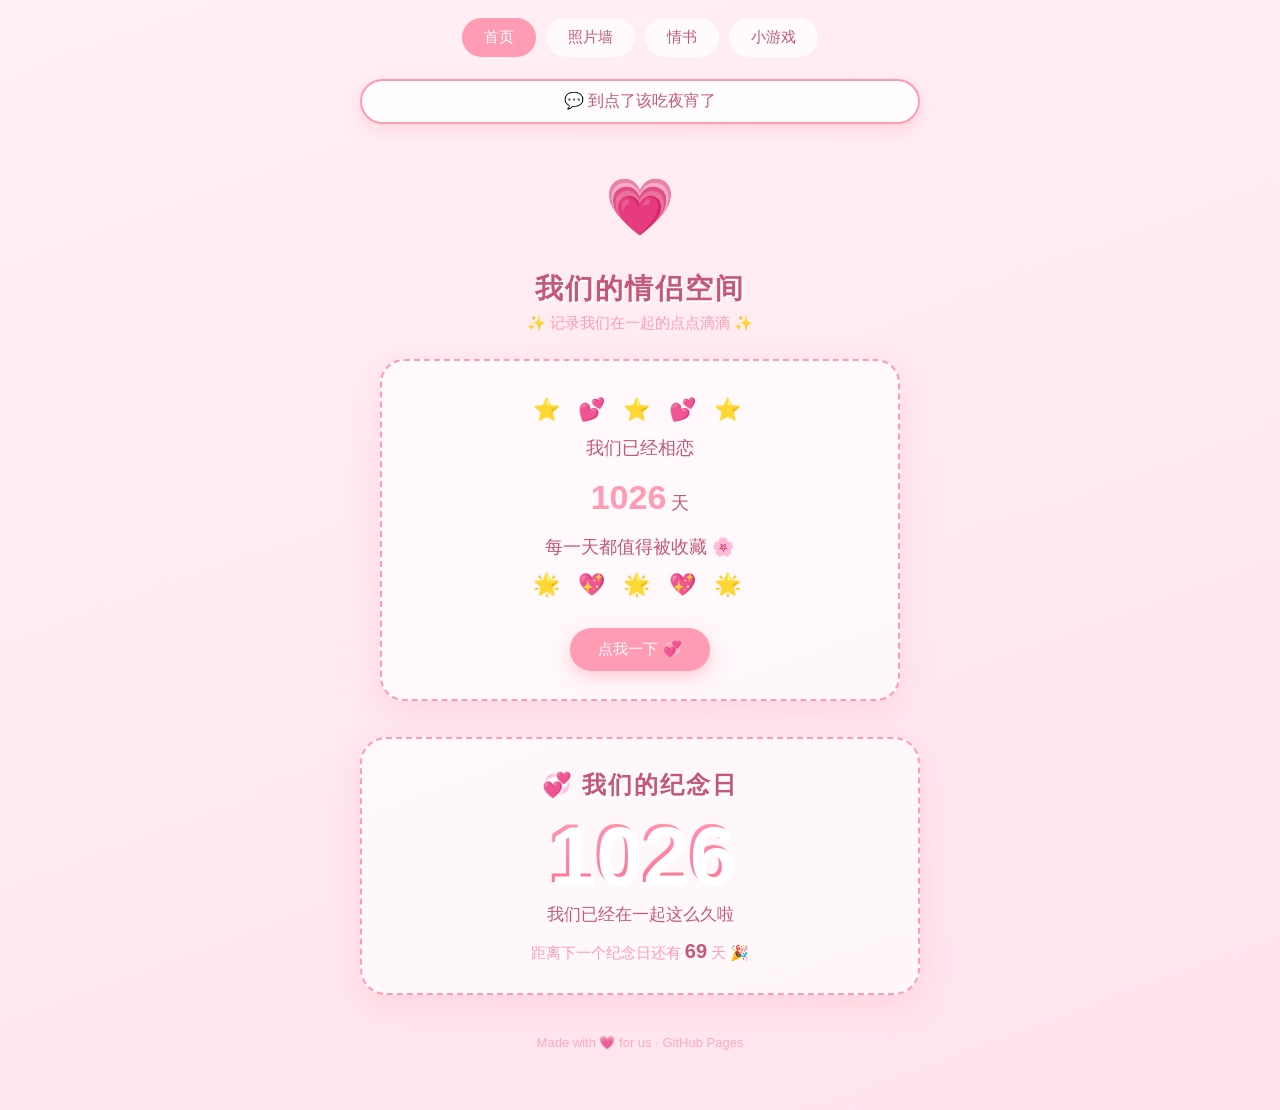
==== index.html @ 789adec5 "feat: 欢迎语盒子(按时段切换)" ====
<!DOCTYPE html>
<html lang="zh-CN">
<head>
<meta charset="UTF-8">
<meta name="viewport" content="width=device-width, initial-scale=1.0">
<title>我们的情侣空间</title>
<link rel="stylesheet" href="css/common.css">
</head>
<body>

<div id="decoLayer"></div>

<nav class="navbar">
  <a class="active" href="index.html">首页</a>
  <a href="photos.html">照片墙</a>
  <a href="letters.html">情书</a>
  <a href="game.html">小游戏</a>
</nav>
  <div class="greeting-box" id="greetingBox"></div>

<div class="page" style="text-align:center; padding-top:50px;">
  <div style="font-size:56px; animation:beat 1.2s ease-in-out infinite;">💗</div>
  <h1 class="section-title">我们的情侣空间</h1>
  <p class="section-sub">✨ 记录我们在一起的点点滴滴 ✨</p>

  <div style="background:rgba(255,255,255,.7); border:2px dashed var(--pink-deep); border-radius:24px; padding:28px 24px; max-width:520px; margin:0 auto; box-shadow:0 10px 30px rgba(255,155,179,.25);">
    <div style="font-size:22px; letter-spacing:6px; margin:8px 0;">⭐ 💕 ⭐ 💕 ⭐</div>
    <div style="font-size:18px; line-height:1.9;">
      我们已经相恋
      <div><span style="font-size:34px; font-weight:bold; color:var(--pink-deep);" id="days">0</span> 天</div>
      每一天都值得被收藏 🌸
    </div>
    <div style="font-size:22px; letter-spacing:6px; margin:8px 0;">🌟 💖 🌟 💖 🌟</div>
    <a class="btn" href="#" onclick="sayLove();return false;">点我一下 💞</a>
  </div>

  <!-- 纪念日倒计时模块 -->
  <section class="milestone">
    <h2 class="section-title" style="font-size:24px; margin-top:0;">💞 我们的纪念日</h2>
    <div class="days-big" id="daysBig">0</div>
    <div class="days-label">我们已经在一起这么久啦</div>
    <div class="countdown">距离下一个纪念日还有 <b id="nextDays">0</b> 天 🎉</div>
  </section>

  <p class="footer">Made with 💗 for us · GitHub Pages</p>
</div>

<script src="js/deco.js"></script>
<script src="js/greeting.js"></script>
<script>
  // 在一起纪念日（改成你们的真实日期即可）
  const startDay = new Date("2024-02-14");

  function daysBetween(a, b) {
    return Math.floor((b - a) / 86400000);
  }
  function nextAnniversary(from) {
    const m = startDay.getMonth(), d = startDay.getDate();
    let y = from.getFullYear();
    let cand = new Date(y, m, d);
    if (cand <= from) cand = new Date(y + 1, m, d);
    return cand;
  }
  function updateMilestone() {
    const now = new Date();
    document.getElementById("days").textContent = Math.max(daysBetween(startDay, now), 0);
    document.getElementById("daysBig").textContent = Math.max(daysBetween(startDay, now), 0);
    document.getElementById("nextDays").textContent = Math.max(daysBetween(now, nextAnniversary(now)), 0);
  }
  updateMilestone();
  setInterval(updateMilestone, 60000);

  function sayLove() {
    const words = ["我爱你 💕", "你最可爱啦 🌷", "今天也要开心哦 ☀️", "么么哒 😘", "我们一直在一起 💞"];
    const tip = document.createElement("div");
    tip.textContent = words[Math.floor(Math.random() * words.length)];
    // 在整个页面范围内随机位置出现
    const x = 8 + Math.random() * 76;
    const y = 12 + Math.random() * 70;
    tip.style.cssText =
      "position:fixed;left:" + x + "vw;top:" + y + "vh;transform:translate(-50%,-50%) scale(1);" +
      "font-size:28px;color:#ff7aa0;font-weight:bold;z-index:99;animation:pop .8s ease;pointer-events:none;";
    document.body.appendChild(tip);
    setTimeout(() => tip.remove(), 900);
  }
</script>
</body>
</html>
---- css/common.css ----
/* ===== 公共基础样式（情侣空间） ===== */
:root {
  --pink-soft: #ffe3ec;
  --pink-bg: #fff0f5;
  --pink-deep: #ff9bb3;
  --pink-text: #c4587a;
  --pink-muted: #7a4a5c;
  --star: #ffd86b;
}

* { margin: 0; padding: 0; box-sizing: border-box; }

body {
  min-height: 100vh;
  font-family: "PingFang SC", "Microsoft YaHei", "Segoe UI", sans-serif;
  background: linear-gradient(160deg, var(--pink-bg) 0%, var(--pink-soft) 100%);
  color: var(--pink-text);
  overflow-x: hidden;
  position: relative;
}

/* 漂浮装饰层 */
#decoLayer { position: fixed; inset: 0; z-index: 0; pointer-events: none; overflow: hidden; }
.deco {
  position: absolute;
  top: -10%;
  font-size: 24px;
  opacity: 0.8;
  animation: float linear infinite;
  user-select: none;
}
@keyframes float {
  0%   { transform: translateY(0) rotate(0deg); }
  100% { transform: translateY(120vh) rotate(360deg); }
}

/* 页面容器 */
.page {
  position: relative;
  z-index: 1;
  max-width: 960px;
  margin: 0 auto;
  padding: 20px 24px 60px;
}

/* 顶部导航 */
.navbar {
  position: relative;
  z-index: 2;
  display: flex;
  gap: 10px;
  justify-content: center;
  flex-wrap: wrap;
  padding: 18px 16px 6px;
}
.navbar a {
  text-decoration: none;
  color: var(--pink-text);
  background: rgba(255, 255, 255, 0.7);
  padding: 8px 20px;
  border-radius: 999px;
  font-size: 15px;
  border: 2px solid transparent;
  transition: all 0.2s ease;
}
.navbar a:hover { border-color: var(--pink-deep); transform: translateY(-2px); }
.navbar a.active { background: var(--pink-deep); color: #fff; }

/* 页脚 */
.footer {
  text-align: center;
  margin-top: 40px;
  font-size: 13px;
  color: var(--pink-deep);
  opacity: 0.8;
}

/* 通用按钮 */
.btn {
  display: inline-block;
  margin-top: 22px;
  padding: 12px 28px;
  background: var(--pink-deep);
  color: #fff;
  border: none;
  border-radius: 999px;
  font-size: 15px;
  cursor: pointer;
  text-decoration: none;
  box-shadow: 0 6px 16px rgba(255, 155, 179, 0.5);
  transition: transform 0.2s ease;
}
.btn:hover { transform: translateY(-3px); }

/* 区块标题 */
.section-title {
  text-align: center;
  font-size: 28px;
  margin: 30px 0 6px;
  letter-spacing: 2px;
  text-shadow: 2px 2px 0 #fff;
}
.section-sub {
  text-align: center;
  font-size: 15px;
  color: var(--pink-deep);
  margin-bottom: 26px;
}

@keyframes pop {
  0%   { transform: translate(-50%, -50%) scale(0.4); opacity: 0; }
  40%  { transform: translate(-50%, -50%) scale(1.1); opacity: 1; }
  100% { transform: translate(-50%, -50%) scale(1); opacity: 1; }
}

@keyframes beat {
  0%, 100% { transform: scale(1); }
  50%      { transform: scale(1.15); }
}

/* 纪念日模块 */
.milestone {
  text-align: center;
  margin: 36px auto 0;
  max-width: 560px;
  background: rgba(255, 255, 255, 0.7);
  border: 2px dashed var(--pink-deep);
  border-radius: 26px;
  padding: 30px 20px;
  box-shadow: 0 10px 30px rgba(255, 155, 179, 0.25);
}
.milestone .days-big {
  font-size: 84px;
  font-weight: 800;
  line-height: 1.1;
  color: var(--pink-deep);
  text-shadow: 3px 3px 0 #fff;
  background: linear-gradient(180deg, #ff9bb3, #ff6f91);
  -webkit-background-clip: text;
  background-clip: text;
  -webkit-text-fill-color: transparent;
  animation: beat 1.6s ease-in-out infinite;
}
.milestone .days-label { font-size: 17px; color: var(--pink-text); margin-top: 4px; }
.milestone .countdown {
  margin-top: 14px;
  font-size: 15px;
  color: var(--pink-deep);
}
.milestone .countdown b { font-size: 20px; color: var(--pink-text); }

/* 通用模态框（居中 + 自适应屏幕） */
.modal-overlay {
  position: fixed;
  inset: 0;
  background: rgba(196, 88, 122, 0.4);
  backdrop-filter: blur(3px);
  display: none;
  align-items: center;
  justify-content: center;
  z-index: 100;
  padding: 20px;
}
.modal-overlay.open { display: flex; }
.modal {
  background: #fff;
  width: 90%;
  max-width: 520px;
  max-height: 82vh;
  overflow: auto;
  border-radius: 24px;
  padding: 30px 28px;
  position: relative;
  box-shadow: 0 20px 50px rgba(196, 88, 122, 0.45);
}
.modal .close {
  position: absolute;
  top: 12px;
  right: 16px;
  font-size: 26px;
  line-height: 1;
  border: none;
  background: none;
  color: var(--pink-deep);
  cursor: pointer;
}

/* 欢迎语盒子（按时间段显示不同文案；空内容时自动隐藏，避免白条） */
.greeting-box {
  max-width: 560px;
  margin: 16px auto 0;
  padding: 10px 22px;
  text-align: center;
  background: rgba(255, 255, 255, 0.85);
  border: 2px solid var(--pink-deep);
  border-radius: 999px;
  color: var(--pink-text);
  font-size: 16px;
  box-shadow: 0 6px 16px rgba(255, 155, 179, 0.3);
}
.greeting-box:empty { display: none; }
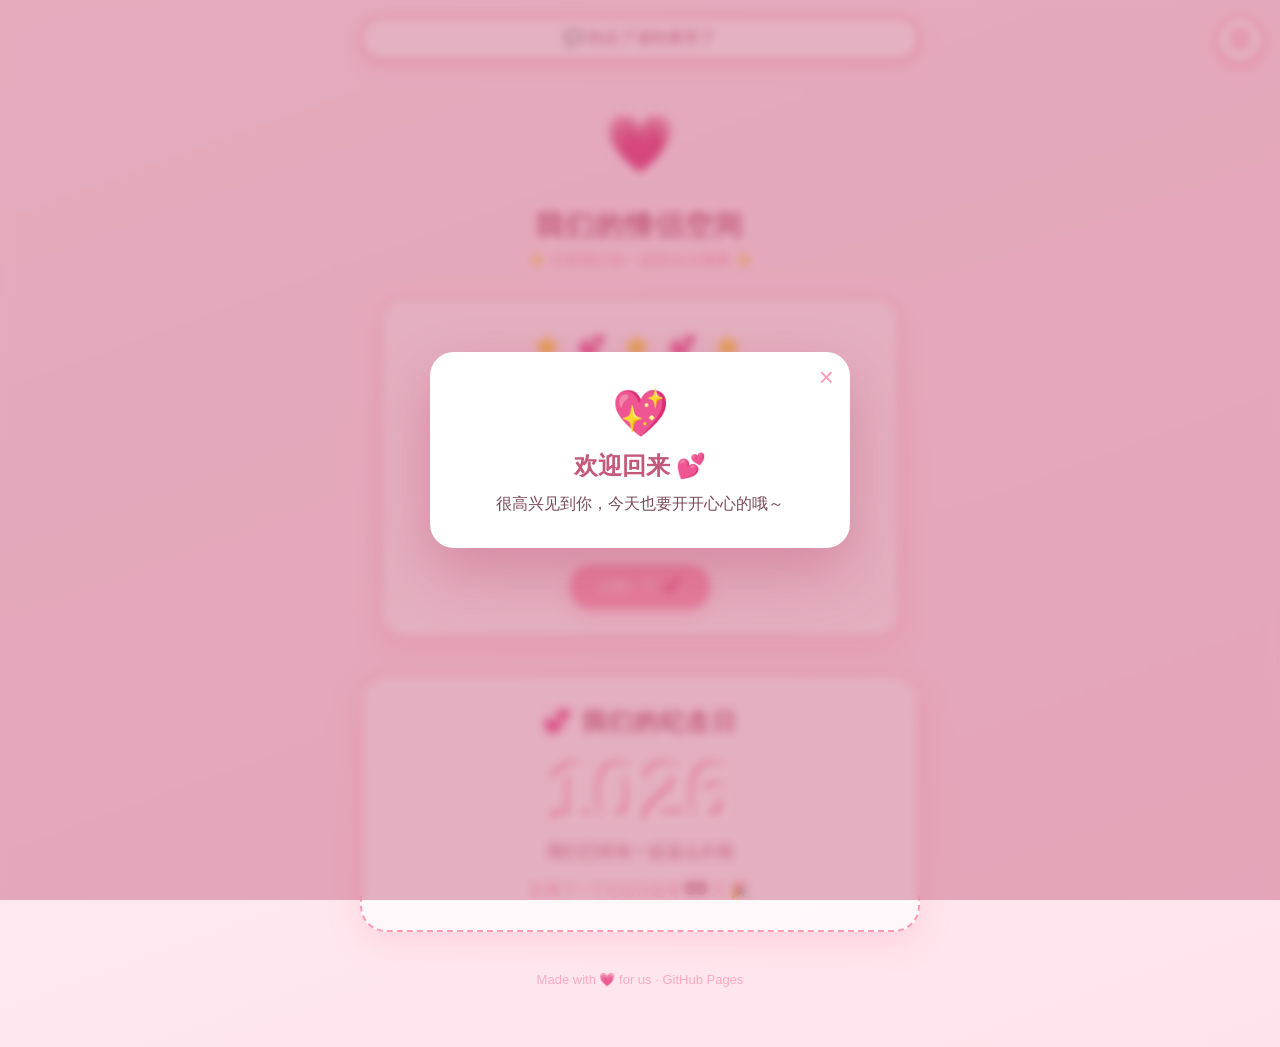
==== commit bb71232b: "feat: 右上角菜单 + 登录欢迎弹窗" ====
--- a/index.html
+++ b/index.html
@@ -10,7 +10,8 @@
 
 <div id="decoLayer"></div>
 
-<nav class="navbar">
+<button class="menu-btn" id="menuBtn" aria-label="菜单" aria-expanded="false">☰</button>
+<nav class="menu-panel" id="menuPanel" aria-label="功能菜单">
   <a class="active" href="index.html">首页</a>
   <a href="photos.html">照片墙</a>
   <a href="letters.html">情书</a>
@@ -47,6 +48,8 @@
 
 <script src="js/deco.js"></script>
 <script src="js/greeting.js"></script>
+<script src="js/menu.js"></script>
+<script src="js/welcome.js"></script>
 <script>
   // 在一起纪念日（改成你们的真实日期即可）
   const startDay = new Date("2024-02-14");
--- a/css/common.css
+++ b/css/common.css
@@ -199,3 +199,97 @@
   box-shadow: 0 6px 16px rgba(255, 155, 179, 0.3);
 }
 .greeting-box:empty { display: none; }
+
+/* 右上角菜单按钮 + 下拉面板 */
+.menu-btn {
+  position: fixed;
+  top: 16px;
+  right: 16px;
+  z-index: 50;
+  width: 48px;
+  height: 48px;
+  border-radius: 50%;
+  border: 2px solid var(--pink-deep);
+  background: #fff;
+  color: var(--pink-deep);
+  font-size: 22px;
+  line-height: 1;
+  cursor: pointer;
+  box-shadow: 0 4px 12px rgba(255, 155, 179, 0.45);
+  transition: transform 0.2s ease;
+}
+.menu-btn:hover { transform: scale(1.08); }
+.menu-panel {
+  position: fixed;
+  top: 74px;
+  right: 16px;
+  z-index: 50;
+  display: flex;
+  flex-direction: column;
+  gap: 6px;
+  background: #fff;
+  border: 2px solid var(--pink-deep);
+  border-radius: 18px;
+  padding: 10px;
+  box-shadow: 0 12px 32px rgba(196, 88, 122, 0.3);
+  transform-origin: top right;
+  transform: scale(0.9);
+  opacity: 0;
+  pointer-events: none;
+  transition: opacity 0.2s ease, transform 0.2s ease;
+}
+.menu-panel.open { opacity: 1; transform: scale(1); pointer-events: auto; }
+.menu-panel a {
+  text-decoration: none;
+  color: var(--pink-text);
+  padding: 9px 22px;
+  border-radius: 12px;
+  text-align: center;
+  font-size: 15px;
+  transition: background 0.2s ease, color 0.2s ease;
+}
+.menu-panel a:hover { background: rgba(255, 155, 179, 0.18); }
+.menu-panel a.active { background: var(--pink-deep); color: #fff; }
+
+/* 登录欢迎模态弹窗 */
+.welcome-overlay {
+  position: fixed;
+  inset: 0;
+  background: rgba(196, 88, 122, 0.45);
+  backdrop-filter: blur(4px);
+  display: flex;
+  align-items: center;
+  justify-content: center;
+  z-index: 200;
+  padding: 20px;
+  opacity: 0;
+  transition: opacity 0.4s ease;
+}
+.welcome-overlay.open { opacity: 1; }
+.welcome-card {
+  background: #fff;
+  width: 90%;
+  max-width: 420px;
+  border-radius: 24px;
+  padding: 34px 28px 30px;
+  text-align: center;
+  position: relative;
+  box-shadow: 0 24px 60px rgba(196, 88, 122, 0.45);
+  transform: translateY(18px) scale(0.96);
+  transition: transform 0.4s ease;
+}
+.welcome-overlay.open .welcome-card { transform: translateY(0) scale(1); }
+.welcome-close {
+  position: absolute;
+  top: 12px;
+  right: 16px;
+  border: none;
+  background: none;
+  font-size: 26px;
+  line-height: 1;
+  color: var(--pink-deep);
+  cursor: pointer;
+}
+.welcome-emoji { font-size: 46px; animation: beat 1.6s ease-in-out infinite; }
+.welcome-title { color: var(--pink-text); font-size: 24px; margin: 10px 0 8px; }
+.welcome-text { color: var(--pink-muted); font-size: 16px; line-height: 1.8; margin: 0; }
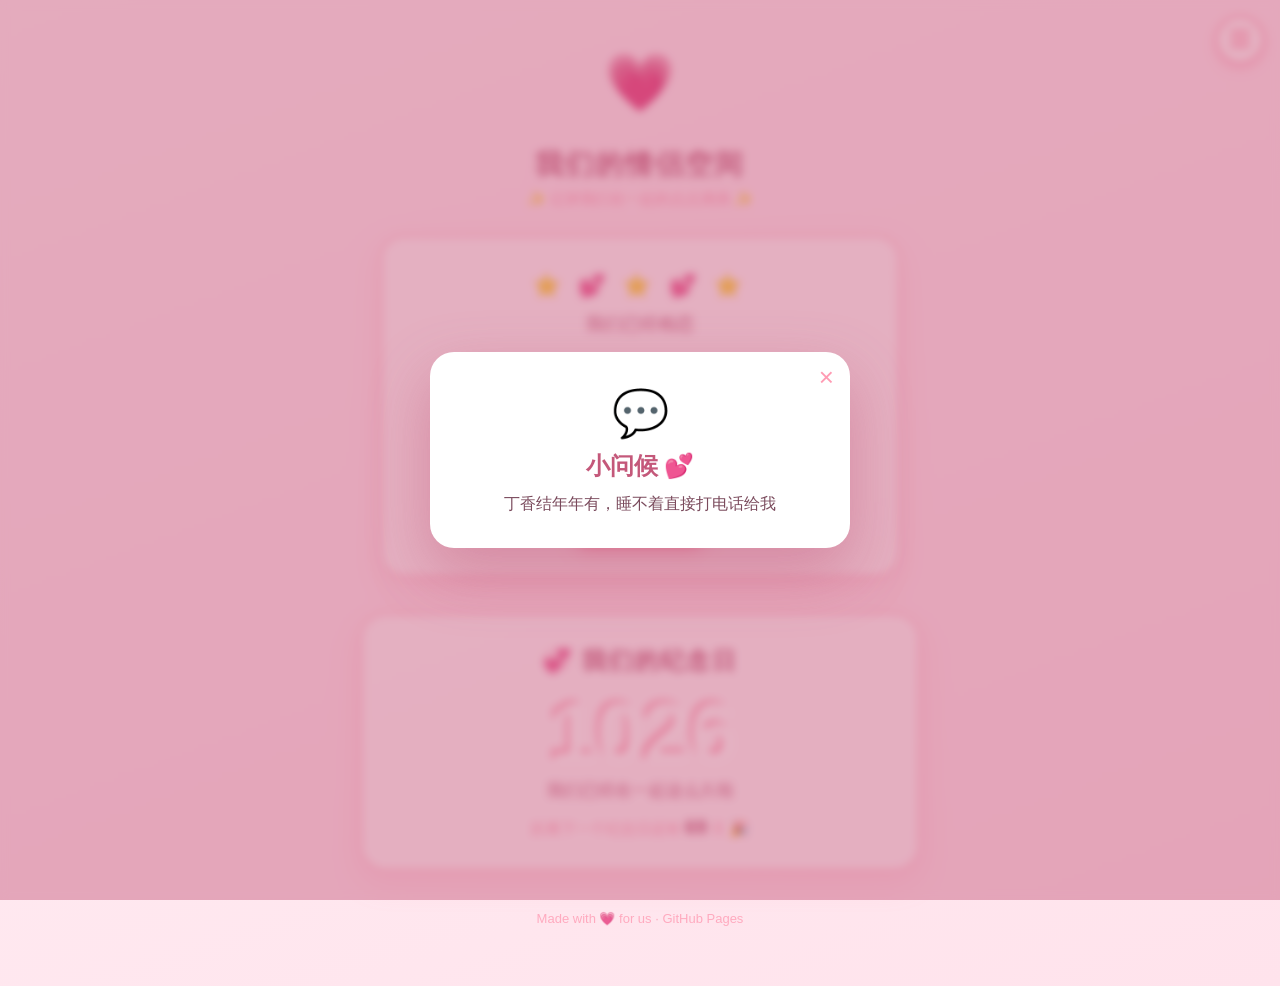
==== commit 80b3a275: "refactor: greeting 弹窗化 + 移除 welcome" ====
--- a/index.html
+++ b/index.html
@@ -17,7 +17,6 @@
   <a href="letters.html">情书</a>
   <a href="game.html">小游戏</a>
 </nav>
-  <div class="greeting-box" id="greetingBox"></div>
 
 <div class="page" style="text-align:center; padding-top:50px;">
   <div style="font-size:56px; animation:beat 1.2s ease-in-out infinite;">💗</div>
@@ -49,7 +48,6 @@
 <script src="js/deco.js"></script>
 <script src="js/greeting.js"></script>
 <script src="js/menu.js"></script>
-<script src="js/welcome.js"></script>
 <script>
   // 在一起纪念日（改成你们的真实日期即可）
   const startDay = new Date("2024-02-14");
--- a/css/common.css
+++ b/css/common.css
@@ -184,21 +184,6 @@
   color: var(--pink-deep);
   cursor: pointer;
 }
-
-/* 欢迎语盒子（按时间段显示不同文案；空内容时自动隐藏，避免白条） */
-.greeting-box {
-  max-width: 560px;
-  margin: 16px auto 0;
-  padding: 10px 22px;
-  text-align: center;
-  background: rgba(255, 255, 255, 0.85);
-  border: 2px solid var(--pink-deep);
-  border-radius: 999px;
-  color: var(--pink-text);
-  font-size: 16px;
-  box-shadow: 0 6px 16px rgba(255, 155, 179, 0.3);
-}
-.greeting-box:empty { display: none; }
 
 /* 右上角菜单按钮 + 下拉面板 */
 .menu-btn {
@@ -250,46 +235,3 @@
 }
 .menu-panel a:hover { background: rgba(255, 155, 179, 0.18); }
 .menu-panel a.active { background: var(--pink-deep); color: #fff; }
-
-/* 登录欢迎模态弹窗 */
-.welcome-overlay {
-  position: fixed;
-  inset: 0;
-  background: rgba(196, 88, 122, 0.45);
-  backdrop-filter: blur(4px);
-  display: flex;
-  align-items: center;
-  justify-content: center;
-  z-index: 200;
-  padding: 20px;
-  opacity: 0;
-  transition: opacity 0.4s ease;
-}
-.welcome-overlay.open { opacity: 1; }
-.welcome-card {
-  background: #fff;
-  width: 90%;
-  max-width: 420px;
-  border-radius: 24px;
-  padding: 34px 28px 30px;
-  text-align: center;
-  position: relative;
-  box-shadow: 0 24px 60px rgba(196, 88, 122, 0.45);
-  transform: translateY(18px) scale(0.96);
-  transition: transform 0.4s ease;
-}
-.welcome-overlay.open .welcome-card { transform: translateY(0) scale(1); }
-.welcome-close {
-  position: absolute;
-  top: 12px;
-  right: 16px;
-  border: none;
-  background: none;
-  font-size: 26px;
-  line-height: 1;
-  color: var(--pink-deep);
-  cursor: pointer;
-}
-.welcome-emoji { font-size: 46px; animation: beat 1.6s ease-in-out infinite; }
-.welcome-title { color: var(--pink-text); font-size: 24px; margin: 10px 0 8px; }
-.welcome-text { color: var(--pink-muted); font-size: 16px; line-height: 1.8; margin: 0; }
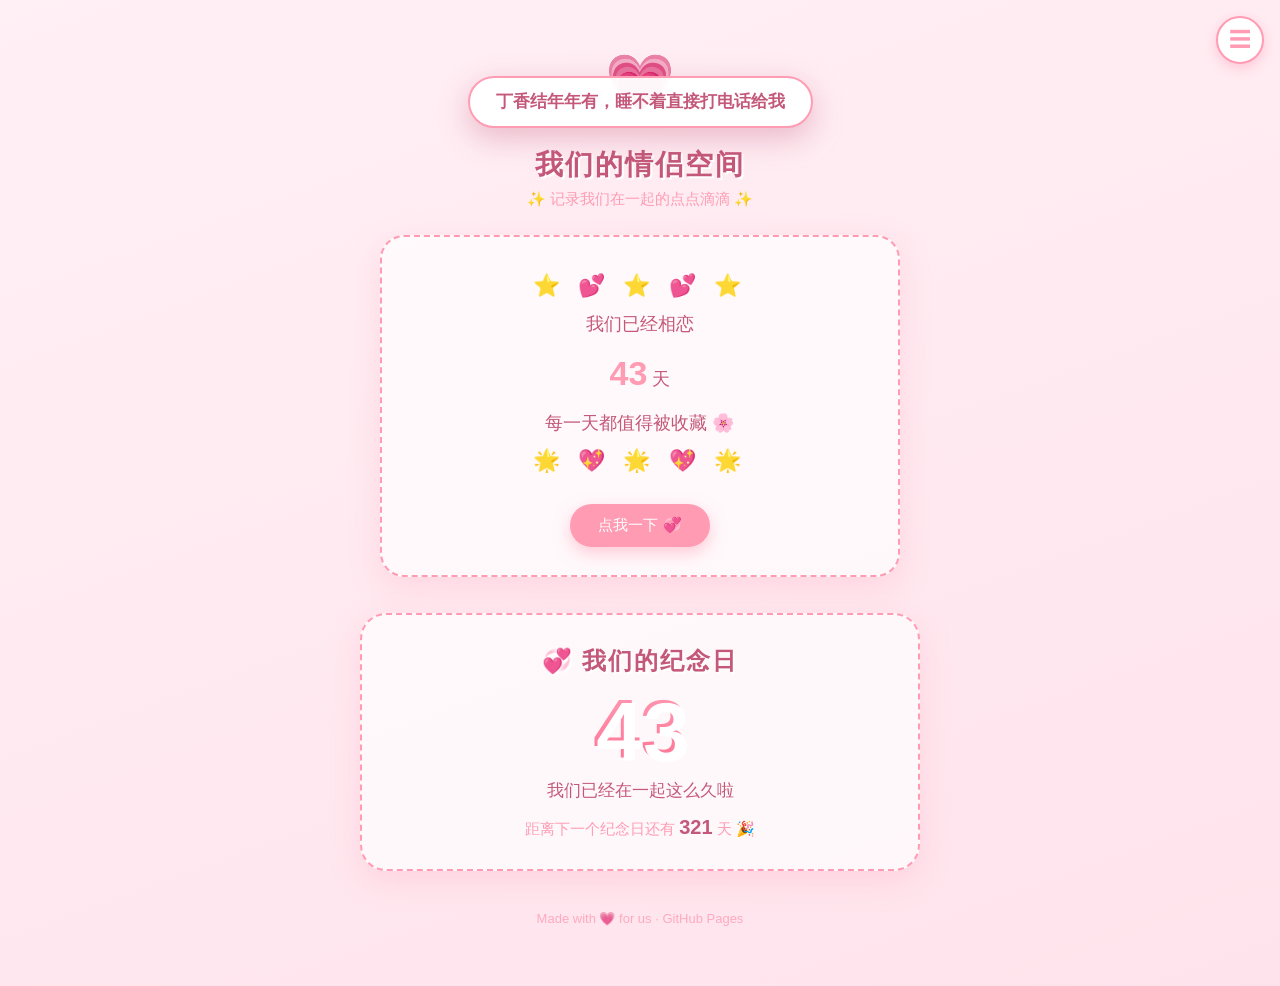
==== commit 42e8622a: "sync: 全量同步本地文件" ====
--- a/index.html
+++ b/index.html
@@ -50,7 +50,7 @@
 <script src="js/menu.js"></script>
 <script>
   // 在一起纪念日（改成你们的真实日期即可）
-  const startDay = new Date("2024-02-14");
+  const startDay = new Date("2026-10-24");
 
   function daysBetween(a, b) {
     return Math.floor((b - a) / 86400000);
@@ -72,7 +72,7 @@
   setInterval(updateMilestone, 60000);
 
   function sayLove() {
-    const words = ["我爱你 💕", "你最可爱啦 🌷", "今天也要开心哦 ☀️", "么么哒 😘", "我们一直在一起 💞"];
+    const words = ["我一直在", "你最可爱啦 🌷", "要记得按时吃饭哦", "歲歲平安", "今天也要开心哦 ☀️", "我们，岁岁年年", "我们一直在一起 💞"];
     const tip = document.createElement("div");
     tip.textContent = words[Math.floor(Math.random() * words.length)];
     // 在整个页面范围内随机位置出现
